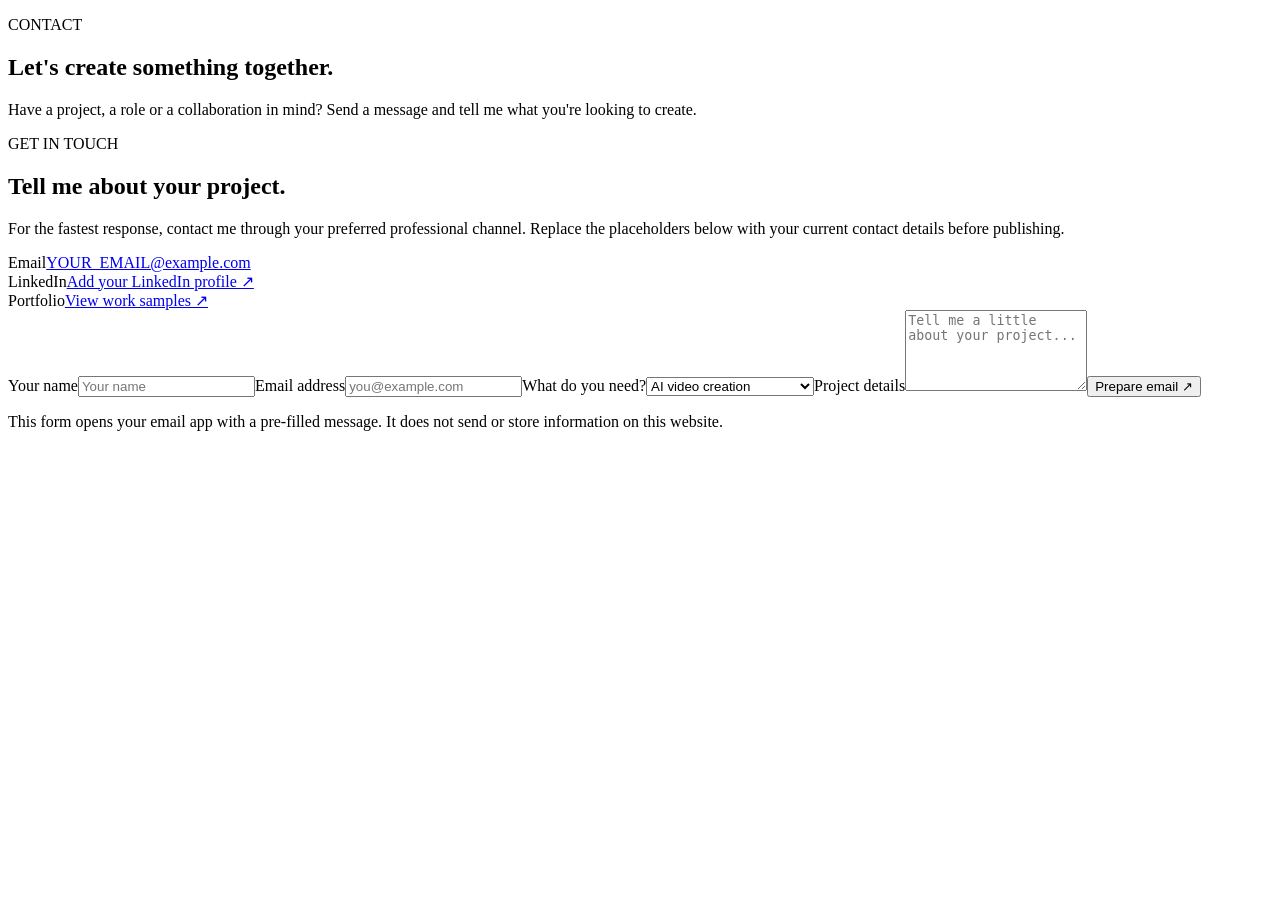
==== contact.html @ 98aa162d "Add files via upload" ====
<!DOCTYPE html><html lang="en"><head><meta charset="UTF-8"><meta name="viewport" content="width=device-width, initial-scale=1"><title>Contact | Dexter Guibone</title><link rel="stylesheet" href="assets/css/style.css"><script defer src="assets/js/main.js"></script></head><body><div id="site-header"></div><main>
<section class="page-hero container"><p class="eyebrow">CONTACT</p><h1>Let's create something <span class="gradient-text">together.</span></h1><p class="lead">Have a project, a role or a collaboration in mind? Send a message and tell me what you're looking to create.</p></section>
<section class="section container contact-layout"><div class="contact-panel"><p class="eyebrow">GET IN TOUCH</p><h2>Tell me about your project.</h2><p>For the fastest response, contact me through your preferred professional channel. Replace the placeholders below with your current contact details before publishing.</p><div class="contact-item"><span>Email</span><a href="mailto:YOUR_EMAIL@example.com">YOUR_EMAIL@example.com</a></div><div class="contact-item"><span>LinkedIn</span><a href="https://www.linkedin.com/" target="_blank" rel="noopener">Add your LinkedIn profile ↗</a></div><div class="contact-item"><span>Portfolio</span><a href="portfolio.html">View work samples ↗</a></div></div>
<form class="contact-form" id="contact-form"><label>Your name<input required name="name" placeholder="Your name"></label><label>Email address<input required type="email" name="email" placeholder="you@example.com"></label><label>What do you need?<select name="project"><option>AI video creation</option><option>UGC / product video ads</option><option>Video editing</option><option>Graphic design</option><option>Other</option></select></label><label>Project details<textarea required name="message" rows="5" placeholder="Tell me a little about your project..."></textarea></label><button class="button primary" type="submit">Prepare email ↗</button><p class="small-note">This form opens your email app with a pre-filled message. It does not send or store information on this website.</p></form></section>
</main><div id="site-footer"></div></body></html>
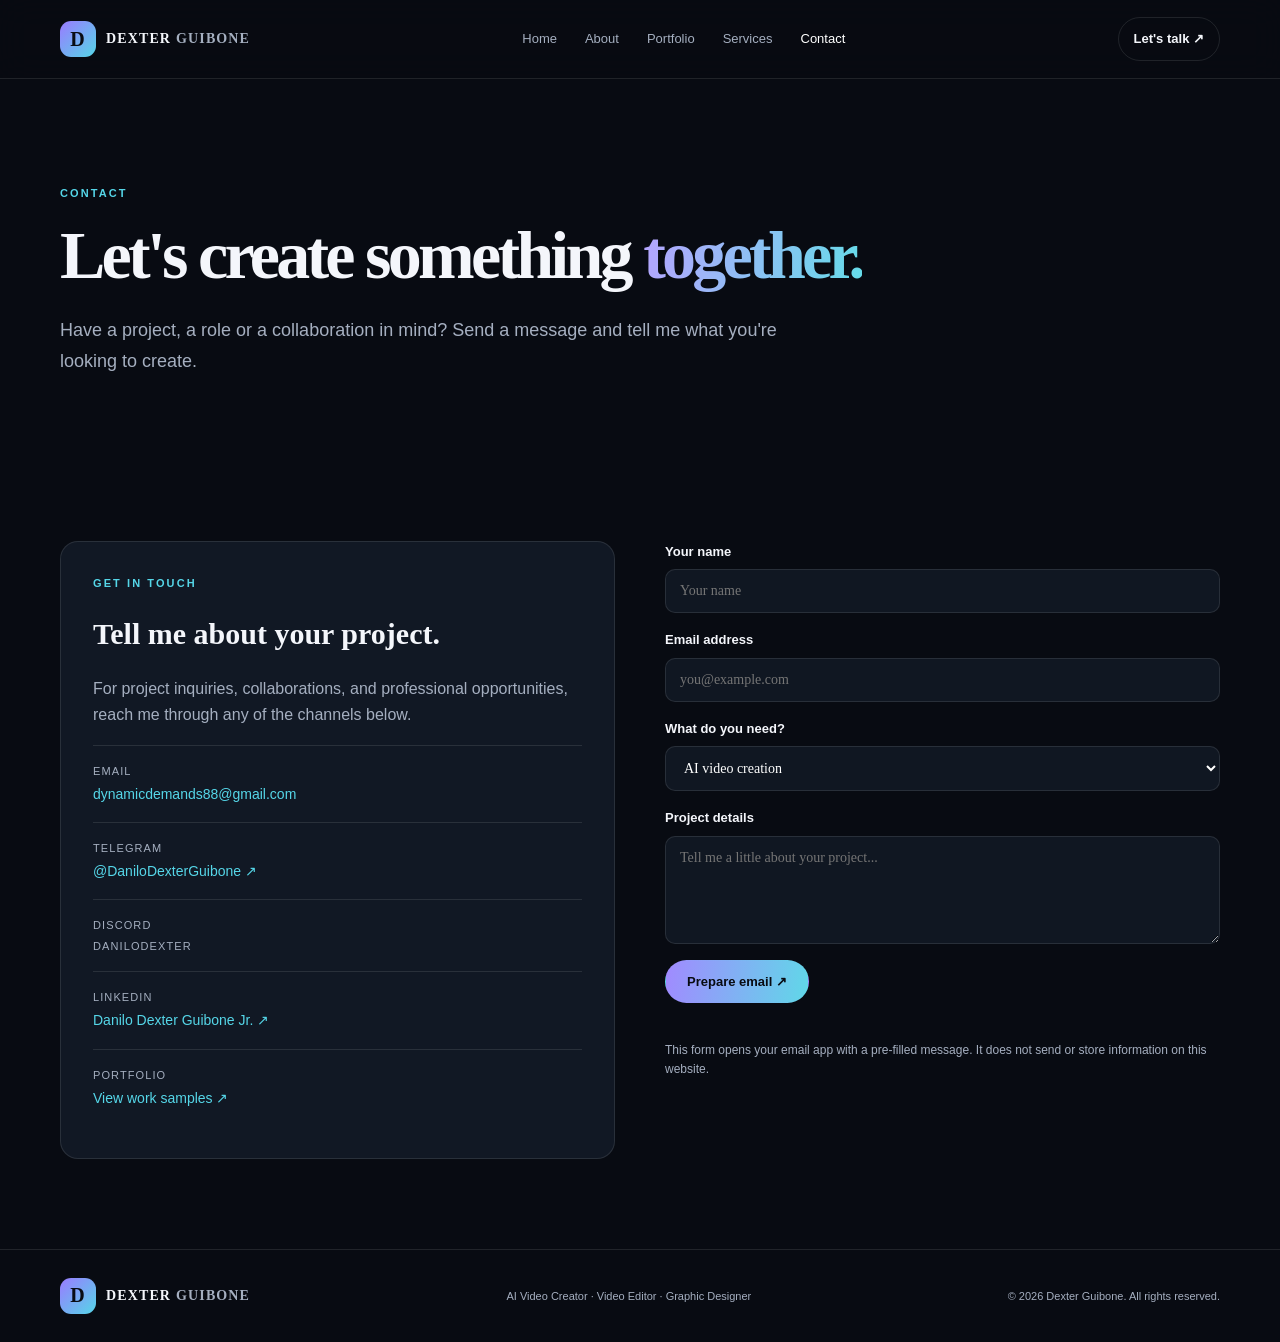
==== commit 4afe4e31: "Add files via upload" ====
--- a/contact.html
+++ b/contact.html
@@ -1,5 +1,5 @@
 <!DOCTYPE html><html lang="en"><head><meta charset="UTF-8"><meta name="viewport" content="width=device-width, initial-scale=1"><title>Contact | Dexter Guibone</title><link rel="stylesheet" href="assets/css/style.css"><script defer src="assets/js/main.js"></script></head><body><div id="site-header"></div><main>
 <section class="page-hero container"><p class="eyebrow">CONTACT</p><h1>Let's create something <span class="gradient-text">together.</span></h1><p class="lead">Have a project, a role or a collaboration in mind? Send a message and tell me what you're looking to create.</p></section>
-<section class="section container contact-layout"><div class="contact-panel"><p class="eyebrow">GET IN TOUCH</p><h2>Tell me about your project.</h2><p>For the fastest response, contact me through your preferred professional channel. Replace the placeholders below with your current contact details before publishing.</p><div class="contact-item"><span>Email</span><a href="mailto:YOUR_EMAIL@example.com">YOUR_EMAIL@example.com</a></div><div class="contact-item"><span>LinkedIn</span><a href="https://www.linkedin.com/" target="_blank" rel="noopener">Add your LinkedIn profile ↗</a></div><div class="contact-item"><span>Portfolio</span><a href="portfolio.html">View work samples ↗</a></div></div>
+<section class="section container contact-layout"><div class="contact-panel"><p class="eyebrow">GET IN TOUCH</p><h2>Tell me about your project.</h2><p>For project inquiries, collaborations, and professional opportunities, reach me through any of the channels below.</p><div class="contact-item"><span>Email</span><a href="mailto:dynamicdemands88@gmail.com">dynamicdemands88@gmail.com</a></div><div class="contact-item"><span>Telegram</span><a href="https://t.me/DaniloDexterGuibone" target="_blank" rel="noopener">@DaniloDexterGuibone ↗</a></div><div class="contact-item"><span>Discord</span><span>danilodexter</span></div><div class="contact-item"><span>LinkedIn</span><a href="https://www.linkedin.com/in/danilo-dexter-guibone-jr-5b7372233" target="_blank" rel="noopener">Danilo Dexter Guibone Jr. ↗</a></div><div class="contact-item"><span>Portfolio</span><a href="portfolio.html">View work samples ↗</a></div></div>
 <form class="contact-form" id="contact-form"><label>Your name<input required name="name" placeholder="Your name"></label><label>Email address<input required type="email" name="email" placeholder="you@example.com"></label><label>What do you need?<select name="project"><option>AI video creation</option><option>UGC / product video ads</option><option>Video editing</option><option>Graphic design</option><option>Other</option></select></label><label>Project details<textarea required name="message" rows="5" placeholder="Tell me a little about your project..."></textarea></label><button class="button primary" type="submit">Prepare email ↗</button><p class="small-note">This form opens your email app with a pre-filled message. It does not send or store information on this website.</p></form></section>
 </main><div id="site-footer"></div></body></html>
--- a/assets/css/style.css
+++ b/assets/css/style.css
@@ -0,0 +1,5 @@
+@import url('https://fonts.googleapis.com/css2?family=DM+Sans:wght@400;500;600;700&family=Space+Grotesk:wght@400;500;600;700&display=swap');
+:root{--bg:#080b12;--panel:#111722;--panel2:#151e2c;--text:#f4f6fb;--muted:#a5afc0;--line:rgba(255,255,255,.1);--accent:#9a7bff;--cyan:#55d6e8;--max:1160px}
+*{box-sizing:border-box}html{scroll-behavior:smooth}body{margin:0;background:var(--bg);color:var(--text);font-family:'DM Sans',sans-serif;line-height:1.65}a{color:inherit;text-decoration:none}.container{width:min(var(--max),calc(100% - 44px));margin-inline:auto}.site-header{position:sticky;top:0;z-index:20;background:rgba(8,11,18,.88);backdrop-filter:blur(16px);border-bottom:1px solid var(--line)}.nav-wrap{height:78px;display:flex;align-items:center;justify-content:space-between;gap:25px}.brand{display:flex;align-items:center;gap:10px;font-family:'Space Grotesk';font-weight:700;letter-spacing:.08em;font-size:14px}.brand-mark{display:grid;place-items:center;width:36px;height:36px;border-radius:11px;background:linear-gradient(135deg,var(--accent),var(--cyan));color:#090c14;font-size:20px}.brand-muted{color:var(--muted);margin-left:5px}.main-nav{display:flex;gap:28px}.main-nav a{font-size:13px;color:var(--muted);transition:.2s}.main-nav a:hover,.main-nav a.active{color:white}.nav-cta{font-size:13px;font-weight:700;border:1px solid var(--line);padding:10px 15px;border-radius:999px}.menu-toggle{display:none;background:none;color:white;border:0;font-size:23px}.hero{min-height:660px;display:grid;grid-template-columns:1.15fr .85fr;align-items:center;gap:35px;padding-block:75px}.eyebrow{color:var(--cyan);font-size:11px;font-weight:700;letter-spacing:.19em;margin:0 0 18px}.hero h1,.page-hero h1{font:700 clamp(44px,6vw,76px)/1.04 'Space Grotesk';letter-spacing:-.055em;margin:0 0 24px}.gradient-text{background:linear-gradient(100deg,#b6a4ff,#65dce9);background-clip:text;color:transparent}.lead{font-size:18px;line-height:1.75;color:var(--muted);max-width:660px}.hero-actions{display:flex;gap:12px;flex-wrap:wrap;margin:32px 0 48px}.button{display:inline-flex;align-items:center;justify-content:center;gap:13px;border-radius:999px;padding:13px 21px;font-weight:700;font-size:13px;border:1px solid transparent;cursor:pointer}.primary{background:linear-gradient(100deg,#a18aff,#60d8e8);color:#080b12}.secondary{border-color:var(--line);color:var(--text)}.quick-proof{display:flex;gap:34px;flex-wrap:wrap}.quick-proof div{display:flex;flex-direction:column}.quick-proof strong{font:700 21px 'Space Grotesk'}.quick-proof span{font-size:11px;color:var(--muted)}.hero-art{height:440px;position:relative;display:grid;place-items:center}.art-glow{position:absolute;width:270px;height:270px;border-radius:50%;background:linear-gradient(135deg,#7255ff,#29c4dc);filter:blur(90px);opacity:.32}.orbit{position:absolute;border:1px solid rgba(172,155,255,.28);border-radius:50%;transform:rotate(-25deg)}.orbit-one{width:390px;height:230px}.orbit-two{width:300px;height:390px;transform:rotate(55deg)}.play-card{position:relative;z-index:2;width:min(390px,95%);height:220px;border:1px solid rgba(255,255,255,.2);border-radius:24px;background:linear-gradient(145deg,rgba(36,44,65,.92),rgba(13,19,30,.92));box-shadow:0 30px 90px #0008;display:flex;align-items:center;justify-content:center;gap:12px;font:700 12px 'Space Grotesk';letter-spacing:.12em}.play-card b{color:var(--cyan);font-size:20px}.play-icon{position:absolute;top:22px;left:24px;width:38px;height:38px;display:grid;place-items:center;border-radius:50%;background:linear-gradient(135deg,var(--accent),var(--cyan));color:#080b12}.floating-tag{position:absolute;z-index:3;padding:10px 14px;border:1px solid var(--line);border-radius:12px;background:#111a28;font-size:11px;color:#dce4f1;box-shadow:0 12px 35px #0005}.tag-top{top:62px;right:0}.tag-bottom{bottom:62px;left:0}.section{padding-block:90px}.section-heading{max-width:670px;margin-bottom:35px}.section-heading h2,.two-col h2,.cta h2{font:700 clamp(30px,4vw,48px)/1.12 'Space Grotesk';letter-spacing:-.04em;margin:0 0 14px}.section-heading>p:last-child,.cta>p:not(.eyebrow){color:var(--muted)}.service-grid{display:grid;grid-template-columns:repeat(3,1fr);gap:16px}.service-card{padding:27px;border:1px solid var(--line);border-radius:18px;background:linear-gradient(145deg,#121a28,#0d121c)}.card-icon{width:42px;height:42px;display:grid;place-items:center;border-radius:12px;background:#a18aff20;color:#b7a5ff;font-size:21px}.service-card h3{font:600 20px 'Space Grotesk';margin:20px 0 8px}.service-card p{color:var(--muted);font-size:14px;min-height:68px}.service-card a{font-size:12px;color:var(--cyan);font-weight:700}.dark-band{background:#111824;border-block:1px solid var(--line)}.band-inner{display:flex;justify-content:space-between;align-items:center;gap:25px}.band-inner h2{font:700 clamp(30px,4vw,48px)/1.12 'Space Grotesk';margin:0}.tool-cloud{display:flex;gap:10px;flex-wrap:wrap}.tool-cloud span{padding:11px 15px;border:1px solid var(--line);border-radius:999px;background:#111824;color:#d5dbea;font-size:13px}.cta{margin-block:70px 100px;padding:55px;border:1px solid var(--line);border-radius:24px;text-align:center;background:radial-gradient(ellipse at 50% 0%,#6550a52c,transparent 65%),#101722}.cta h2{margin-bottom:16px}.cta .button{margin-top:20px}.page-hero{padding-block:105px 55px}.page-hero h1{font-size:clamp(42px,6vw,68px)}.page-hero .lead{max-width:730px}.two-col{display:grid;grid-template-columns:.8fr 1.2fr;gap:70px}.prose{color:var(--muted);font-size:16px}.prose p:first-child{margin-top:0}.muted-section{background:#101722;border-block:1px solid var(--line)}.stats-grid{display:grid;grid-template-columns:repeat(4,1fr);gap:14px}.stat{padding:25px;border:1px solid var(--line);border-radius:16px;background:#0c121d;display:flex;flex-direction:column}.stat strong{font:700 42px 'Space Grotesk';color:#b5a4ff}.stat span{color:var(--muted);font-size:13px}.small-note{font-size:12px;color:var(--muted);margin-top:22px}.portfolio-grid{display:grid;grid-template-columns:repeat(2,1fr);gap:20px}.work-card{display:block;border:1px solid var(--line);border-radius:18px;overflow:hidden;background:#101722;transition:transform .2s,border-color .2s}.work-card:hover{transform:translateY(-4px);border-color:#8d7aff}.work-visual{height:230px;display:flex;align-items:center;justify-content:center;position:relative;overflow:hidden;background:radial-gradient(circle at 30% 30%,#6954b9,#18243a 55%,#0c111b)}.work-two .work-visual{background:radial-gradient(circle at 70% 20%,#2d8395,#18243a 55%,#0c111b)}.work-three .work-visual{background:radial-gradient(circle at 40% 70%,#a45c81,#28213e 55%,#0c111b)}.work-four .work-visual{background:radial-gradient(circle at 70% 70%,#a27644,#263044 55%,#0c111b)}.work-five .work-visual{background:radial-gradient(circle at 40% 30%,#477d74,#202a40 55%,#0c111b)}.work-visual span{position:absolute;top:18px;left:20px;font:700 12px 'Space Grotesk';letter-spacing:.12em;color:#ffffffa8}.work-visual b{width:65px;height:65px;border-radius:50%;display:grid;place-items:center;padding-left:4px;background:#ffffff20;border:1px solid #ffffff70;backdrop-filter:blur(8px);font-size:20px}.work-info{display:flex;align-items:center;justify-content:space-between;padding:20px}.work-info h3{font:600 18px 'Space Grotesk';margin:0 0 3px}.work-info p{font-size:12px;color:var(--muted);margin:0}.arrow{font-size:22px;color:var(--cyan)}.service-list{padding-top:30px}.service-row{display:grid;grid-template-columns:90px 1fr;gap:25px;padding:35px 0;border-bottom:1px solid var(--line)}.service-number{font:700 30px 'Space Grotesk';color:#9e8bff}.service-row h2{font:600 27px 'Space Grotesk';margin:0 0 8px}.service-row p,.service-row li{color:var(--muted);font-size:14px}.service-row ul{display:flex;gap:10px 28px;flex-wrap:wrap;padding-left:18px}.contact-layout{display:grid;grid-template-columns:1fr 1fr;gap:50px}.contact-panel{padding:32px;border:1px solid var(--line);border-radius:18px;background:#111824}.contact-panel h2{font:600 30px 'Space Grotesk'}.contact-panel>p:not(.eyebrow){color:var(--muted)}.contact-item{display:flex;flex-direction:column;padding:16px 0;border-top:1px solid var(--line);gap:3px}.contact-item span{font-size:11px;color:var(--muted);text-transform:uppercase;letter-spacing:.1em}.contact-item a{color:var(--cyan);font-size:14px}.contact-form{display:flex;flex-direction:column;gap:16px}.contact-form label{display:flex;flex-direction:column;gap:7px;font-size:13px;font-weight:600}.contact-form input,.contact-form textarea,.contact-form select{width:100%;padding:13px 14px;border-radius:10px;border:1px solid var(--line);background:#101722;color:white;font:14px 'DM Sans';outline:none}.contact-form input:focus,.contact-form textarea:focus,.contact-form select:focus{border-color:#9b87ff}.contact-form textarea{resize:vertical}.contact-form .button{align-self:flex-start}.site-footer{border-top:1px solid var(--line);padding:28px 0;background:#080b12}.footer-inner{display:flex;align-items:center;justify-content:space-between;gap:20px;flex-wrap:wrap}.footer-inner p,.footer-inner>span{font-size:11px;color:var(--muted);margin:0}
+@media(max-width:800px){.nav-wrap{height:70px}.menu-toggle{display:block;margin-left:auto}.main-nav{display:none;position:absolute;top:70px;left:0;right:0;padding:18px 24px 24px;background:#0b1019;border-bottom:1px solid var(--line);flex-direction:column;gap:18px}.main-nav.open{display:flex}.nav-cta{display:none}.hero{grid-template-columns:1fr;padding-block:65px 35px}.hero-art{height:330px}.orbit-one{width:300px}.orbit-two{height:300px}.service-grid{grid-template-columns:1fr}.service-card p{min-height:0}.two-col,.contact-layout{grid-template-columns:1fr;gap:25px}.stats-grid{grid-template-columns:repeat(2,1fr)}.band-inner{align-items:flex-start;flex-direction:column}.portfolio-grid{grid-template-columns:1fr}.page-hero{padding-top:75px}.section{padding-block:65px}.cta{padding:35px 22px;margin-block:45px 65px}}
+@media(max-width:480px){.container{width:min(var(--max),calc(100% - 30px))}.hero h1{font-size:43px}.lead{font-size:16px}.quick-proof{gap:20px}.quick-proof strong{font-size:18px}.hero-art{height:280px}.play-card{height:170px;gap:7px;font-size:10px}.tag-top{top:25px}.tag-bottom{bottom:25px}.stats-grid{gap:9px}.stat{padding:18px}.stat strong{font-size:34px}.service-row{grid-template-columns:45px 1fr;gap:12px}.service-row h2{font-size:22px}.work-visual{height:190px}.footer-inner{align-items:flex-start;flex-direction:column}}
